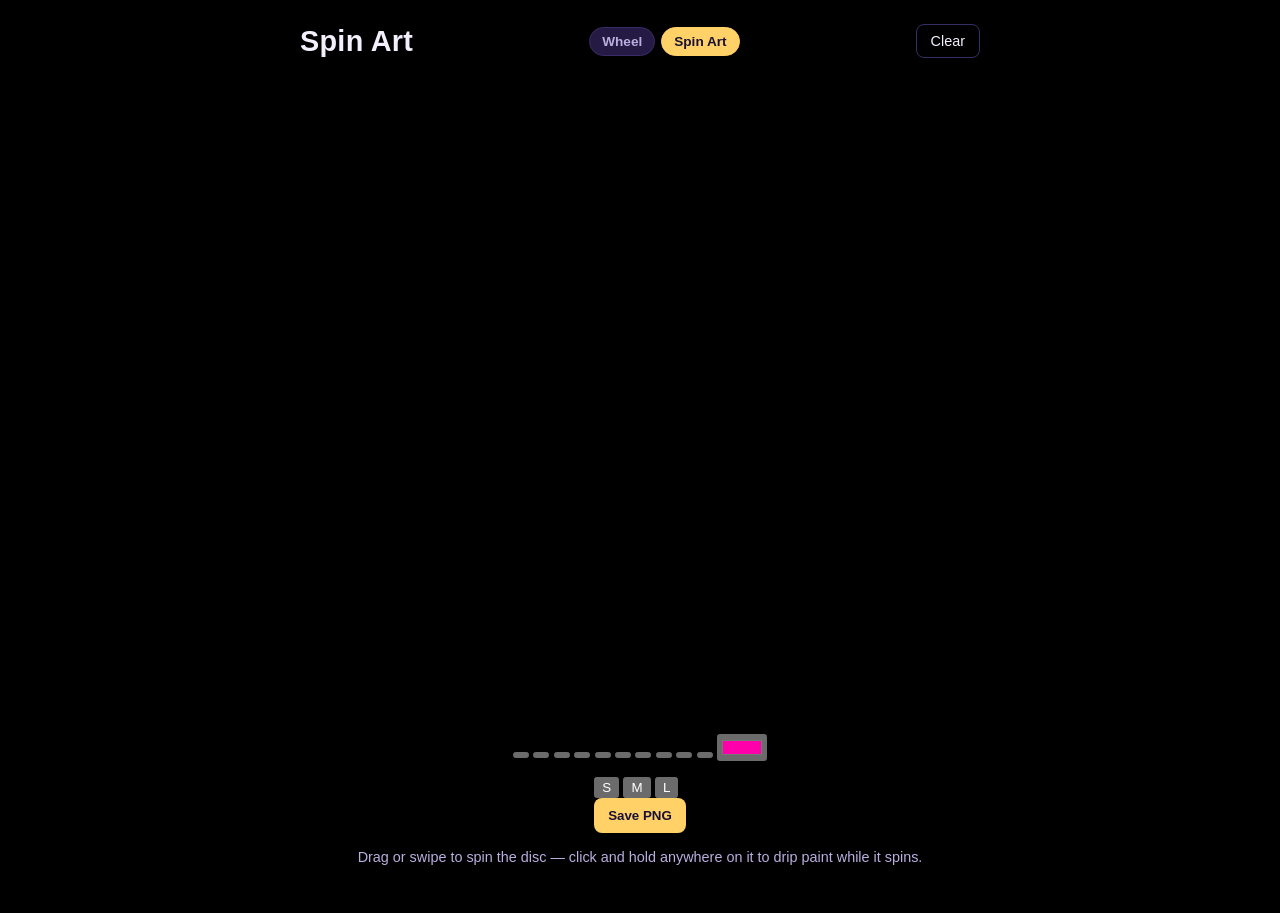
==== spin-art.html @ 7104b07a "Create spin-art.html" ====
<!DOCTYPE html>
<html lang="en">
<head>
<meta charset="UTF-8" />
<meta name="viewport" content="width=device-width, initial-scale=1, maximum-scale=1, user-scalable=no" />
<title>Spin Art</title>
<link rel="icon" type="image/png" href="favicon.png" />
<link rel="stylesheet" href="styles.css" />
<link rel="stylesheet" href="spin-art.css" />
</head>
<body>
  <div class="app">
    <header class="app-header">
      <h1>Spin Art</h1>
      <nav class="app-nav" aria-label="Apps">
        <a class="app-nav-link" href="index.html">Wheel</a>
        <a class="app-nav-link is-active" href="spin-art.html">Spin Art</a>
      </nav>
      <button id="clear-btn" class="ghost-btn">Clear</button>
    </header>

    <main class="stage">
      <div class="disc-wrap">
        <canvas
          id="disc"
          width="640"
          height="640"
          tabindex="0"
          role="img"
          aria-label="Spin art disc. Drag or swipe to spin it, click and hold to drip paint."
        ></canvas>
      </div>

      <div class="palette" role="group" aria-label="Paint color">
        <button class="swatch is-selected" data-color="#ef476f" style="--sw: #ef476f" aria-label="Pink red"></button>
        <button class="swatch" data-color="#ff6b35" style="--sw: #ff6b35" aria-label="Orange"></button>
        <button class="swatch" data-color="#ffd166" style="--sw: #ffd166" aria-label="Yellow"></button>
        <button class="swatch" data-color="#06d6a0" style="--sw: #06d6a0" aria-label="Green"></button>
        <button class="swatch" data-color="#118ab2" style="--sw: #118ab2" aria-label="Teal blue"></button>
        <button class="swatch" data-color="#2b50ff" style="--sw: #2b50ff" aria-label="Blue"></button>
        <button class="swatch" data-color="#7b2ff7" style="--sw: #7b2ff7" aria-label="Purple"></button>
        <button class="swatch" data-color="#f72585" style="--sw: #f72585" aria-label="Magenta"></button>
        <button class="swatch" data-color="#0b0b12" style="--sw: #0b0b12" aria-label="Black"></button>
        <button class="swatch" data-color="#ffffff" style="--sw: #ffffff" aria-label="White"></button>
        <label class="swatch swatch-custom" aria-label="Custom color">
          <input type="color" id="custom-color" value="#ff00aa" />
        </label>
      </div>

      <div class="toolbar">
        <div class="brush-group" role="group" aria-label="Brush size">
          <button class="brush-btn" data-size="3" aria-label="Thin brush">S</button>
          <button class="brush-btn is-selected" data-size="6" aria-label="Medium brush">M</button>
          <button class="brush-btn" data-size="11" aria-label="Thick brush">L</button>
        </div>
        <button id="save-btn" class="secondary-btn">Save PNG</button>
      </div>

      <p class="hint">Drag or swipe to spin the disc &mdash; click and hold anywhere on it to drip paint while it spins.</p>
    </main>
  </div>

  <script src="spin-art.js"></script>
</body>
</html>
---- styles.css ----
:root {
  --bg-1: #1a1035;
  --bg-2: #0d0821;
  --panel: #241a44;
  --panel-border: #3a2c66;
  --text: #f3effc;
  --text-dim: #b9aede;
  --accent: #ffd166;
  color-scheme: dark;
}

* {
  box-sizing: border-box;
}

html, body {
  margin: 0;
  height: 100%;
}

body {
  font-family: -apple-system, BlinkMacSystemFont, "Segoe UI", Roboto, Helvetica, Arial, sans-serif;
  background: #000;
  color: var(--text);
  min-height: 100vh;
  overscroll-behavior: none;
}

.app {
  max-width: 720px;
  margin: 0 auto;
  padding: 16px 16px 48px;
  min-height: 100vh;
  display: flex;
  flex-direction: column;
}

.app-header {
  display: flex;
  align-items: center;
  justify-content: space-between;
  flex-wrap: wrap;
  gap: 10px 16px;
  padding: 8px 4px 16px;
}

.app-header h1 {
  font-size: clamp(1.3rem, 4vw, 1.8rem);
  margin: 0;
  letter-spacing: 0.01em;
}

.app-nav {
  display: flex;
  gap: 6px;
  order: 3;
  width: 100%;
}

.app-nav-link {
  color: var(--text-dim);
  text-decoration: none;
  font-size: 0.85rem;
  font-weight: 600;
  padding: 6px 12px;
  border-radius: 999px;
  border: 1px solid var(--panel-border);
  background: var(--panel);
}

.app-nav-link.is-active {
  color: #1a1035;
  background: var(--accent);
  border-color: var(--accent);
}

@media (min-width: 480px) {
  .app-nav {
    order: 0;
    width: auto;
  }
}

.stage {
  display: flex;
  flex-direction: column;
  align-items: center;
  gap: 16px;
  flex: 1;
  justify-content: center;
}

.wheel-wrap {
  position: relative;
  width: min(88vw, 420px);
  aspect-ratio: 1 / 1;
  touch-action: none;
  user-select: none;
  -webkit-user-select: none;
}

#wheel {
  width: 100%;
  height: 100%;
  border-radius: 50%;
  display: block;
  cursor: grab;
  box-shadow:
    0 0 0 8px var(--panel),
    0 0 0 10px var(--panel-border),
    0 20px 60px rgba(0, 0, 0, 0.55);
  touch-action: none;
  outline: none;
}

#wheel:active {
  cursor: grabbing;
}

#wheel:focus-visible {
  box-shadow:
    0 0 0 8px var(--panel),
    0 0 0 10px var(--accent),
    0 20px 60px rgba(0, 0, 0, 0.55);
}

.pointer {
  position: absolute;
  top: -6px;
  left: 50%;
  transform: translateX(-50%);
  width: 0;
  height: 0;
  border-left: 16px solid transparent;
  border-right: 16px solid transparent;
  border-top: 28px solid var(--accent);
  filter: drop-shadow(0 3px 4px rgba(0, 0, 0, 0.5));
  z-index: 3;
  pointer-events: none;
}

.hub-btn {
  position: absolute;
  top: 50%;
  left: 50%;
  transform: translate(-50%, -50%);
  width: 22%;
  aspect-ratio: 1 / 1;
  border-radius: 50%;
  border: 3px solid var(--panel-border);
  background: var(--panel);
  color: var(--accent);
  font-weight: 700;
  font-size: 0.85rem;
  letter-spacing: 0.06em;
  cursor: pointer;
  z-index: 2;
  box-shadow: 0 6px 14px rgba(0, 0, 0, 0.4);
}

.hub-btn:active {
  transform: translate(-50%, -50%) scale(0.96);
}

.hint {
  color: var(--text-dim);
  font-size: 0.9rem;
  text-align: center;
  margin: 0;
}

.result-banner[hidden] {
  display: none;
}

.result-banner {
  display: flex;
  align-items: center;
  gap: 10px;
  background: var(--panel);
  border: 1px solid var(--panel-border);
  border-radius: 12px;
  padding: 12px 16px;
  font-size: 1.1rem;
  font-weight: 600;
  max-width: 90vw;
  animation: pop-in 0.25s ease-out;
}

@keyframes pop-in {
  from { transform: scale(0.9); opacity: 0; }
  to { transform: scale(1); opacity: 1; }
}

.ghost-btn {
  background: transparent;
  border: 1px solid var(--panel-border);
  color: var(--text);
  border-radius: 8px;
  padding: 8px 14px;
  cursor: pointer;
  font-size: 0.9rem;
}

.ghost-btn.small {
  padding: 2px 8px;
  font-size: 1rem;
  line-height: 1;
}

.ghost-btn:hover {
  border-color: var(--accent);
}

.secondary-btn {
  background: var(--accent);
  color: #1a1035;
  border: none;
  border-radius: 8px;
  padding: 10px 14px;
  font-weight: 600;
  cursor: pointer;
}

.customize-panel {
  position: fixed;
  inset: 0;
  background: rgba(8, 5, 20, 0.72);
  backdrop-filter: blur(2px);
  display: flex;
  align-items: flex-end;
  justify-content: center;
  z-index: 10;
}

.customize-panel[hidden] {
  display: none;
}

.customize-panel > * {
  background: var(--panel);
}

.customize-header,
.segment-list,
.customize-actions,
.customize-note {
  width: 100%;
  max-width: 520px;
  padding-left: 20px;
  padding-right: 20px;
}

.customize-panel {
  flex-direction: column;
  align-items: center;
}

.customize-header {
  display: flex;
  align-items: center;
  justify-content: space-between;
  padding-top: 18px;
  border-top-left-radius: 16px;
  border-top-right-radius: 16px;
  border-bottom: 1px solid var(--panel-border);
  padding-bottom: 12px;
}

.customize-header h2 {
  margin: 0;
  font-size: 1.1rem;
}

.segment-list {
  max-height: 45vh;
  overflow-y: auto;
  padding-top: 12px;
  padding-bottom: 8px;
  display: flex;
  flex-direction: column;
  gap: 8px;
}

.segment-row {
  display: grid;
  grid-template-columns: 36px 1fr 1fr auto;
  gap: 8px;
  align-items: center;
}

.segment-row input[type="color"] {
  width: 32px;
  height: 32px;
  padding: 0;
  border: none;
  border-radius: 6px;
  background: none;
  cursor: pointer;
}

.segment-row input[type="text"] {
  min-width: 0;
  padding: 8px;
  border-radius: 6px;
  border: 1px solid var(--panel-border);
  background: #180f30;
  color: var(--text);
  font-size: 0.9rem;
}

.segment-row .remove-btn {
  background: transparent;
  border: none;
  color: #ff9b9b;
  font-size: 1.2rem;
  cursor: pointer;
  padding: 4px 8px;
}

.customize-actions {
  display: flex;
  gap: 10px;
  padding-top: 12px;
  padding-bottom: 6px;
}

.customize-note {
  color: var(--text-dim);
  font-size: 0.78rem;
  padding-bottom: 20px;
}

@media (min-width: 640px) {
  .customize-panel {
    align-items: center;
  }
  .customize-header,
  .segment-list,
  .customize-actions,
  .customize-note {
    border-radius: 16px;
  }
  .customize-header {
    border-top-left-radius: 16px;
    border-top-right-radius: 16px;
  }
}
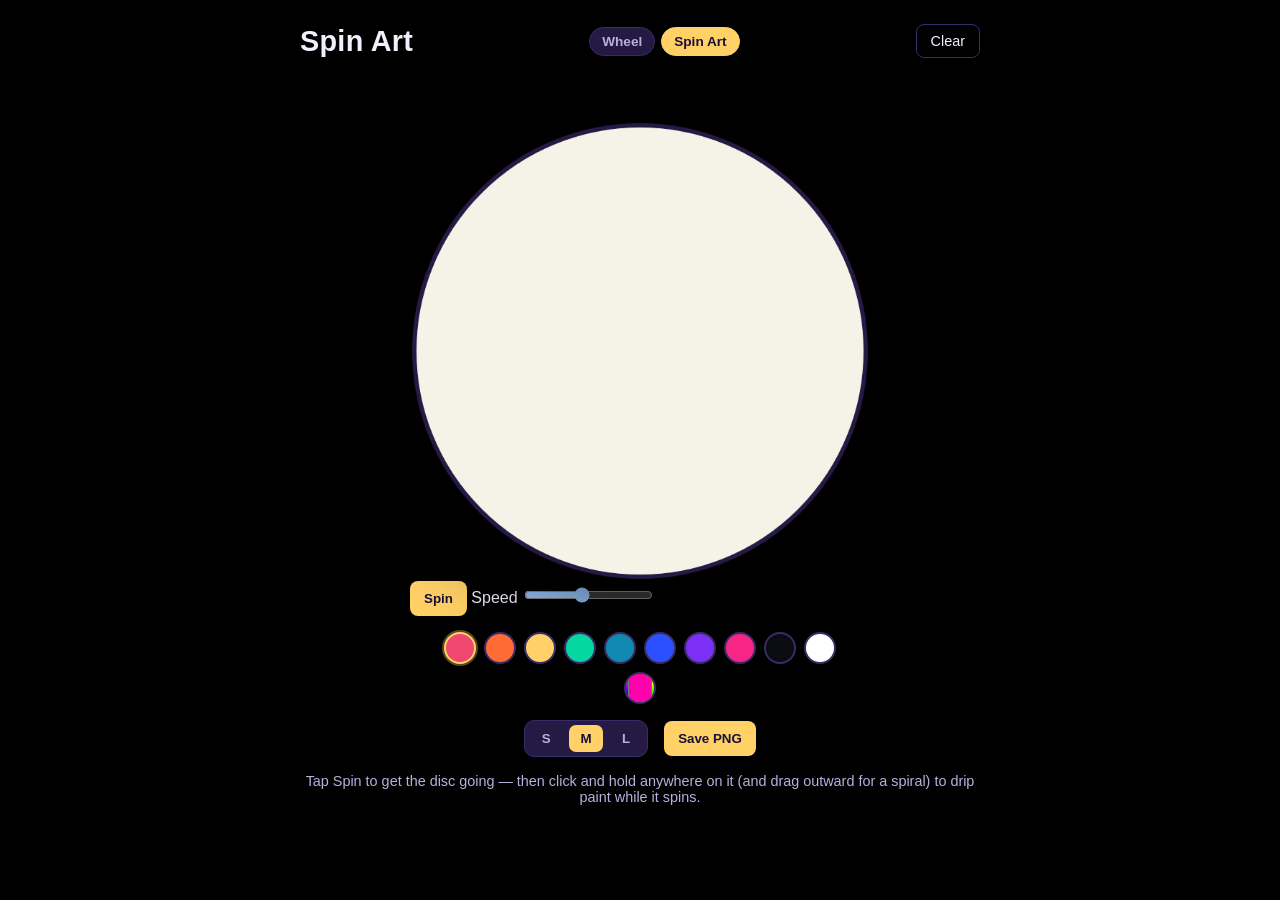
==== commit ad41a7e7: "Update spin-art.html" ====
--- a/spin-art.html
+++ b/spin-art.html
@@ -20,15 +20,23 @@
     </header>
 
     <main class="stage">
-      <div class="disc-wrap">
-        <canvas
-          id="disc"
-          width="640"
-          height="640"
-          tabindex="0"
-          role="img"
-          aria-label="Spin art disc. Drag or swipe to spin it, click and hold to drip paint."
-        ></canvas>
+      <div class="disc-row">
+        <div class="disc-wrap">
+          <canvas
+            id="disc"
+            width="640"
+            height="640"
+            tabindex="0"
+            role="img"
+            aria-label="Spin art disc. Click and hold to drip paint. Spinning is controlled by the Spin button."
+          ></canvas>
+        </div>
+
+        <div class="spin-controls" role="group" aria-label="Spin controls">
+          <button id="spin-btn" class="secondary-btn spin-btn">Spin</button>
+          <label class="speed-label" for="speed-slider">Speed</label>
+          <input type="range" id="speed-slider" min="1" max="10" value="5" step="1" />
+        </div>
       </div>
 
       <div class="palette" role="group" aria-label="Paint color">
@@ -56,7 +64,7 @@
         <button id="save-btn" class="secondary-btn">Save PNG</button>
       </div>
 
-      <p class="hint">Drag or swipe to spin the disc &mdash; click and hold anywhere on it to drip paint while it spins.</p>
+      <p class="hint">Tap Spin to get the disc going &mdash; then click and hold anywhere on it (and drag outward for a spiral) to drip paint while it spins.</p>
     </main>
   </div>
 
--- a/spin-art.css
+++ b/spin-art.css
@@ -0,0 +1,98 @@
+.disc-wrap {
+  position: relative;
+  width: min(88vw, 460px);
+  aspect-ratio: 1 / 1;
+  touch-action: none;
+  user-select: none;
+  -webkit-user-select: none;
+}
+
+#disc {
+  width: 100%;
+  height: 100%;
+  display: block;
+  cursor: crosshair;
+  touch-action: none;
+  outline: none;
+  filter: drop-shadow(0 20px 45px rgba(0, 0, 0, 0.6));
+}
+
+#disc:focus-visible {
+  outline: 3px solid var(--accent);
+  outline-offset: 4px;
+  border-radius: 50%;
+}
+
+.palette {
+  display: flex;
+  flex-wrap: wrap;
+  justify-content: center;
+  gap: 8px;
+  max-width: 420px;
+}
+
+.swatch {
+  width: 32px;
+  height: 32px;
+  border-radius: 50%;
+  border: 2px solid var(--panel-border);
+  background: var(--sw);
+  cursor: pointer;
+  padding: 0;
+  position: relative;
+}
+
+.swatch.is-selected {
+  border-color: var(--accent);
+  box-shadow: 0 0 0 2px rgba(255, 209, 102, 0.35);
+}
+
+.swatch-custom {
+  display: flex;
+  align-items: center;
+  justify-content: center;
+  background: conic-gradient(red, yellow, lime, cyan, blue, magenta, red);
+  overflow: hidden;
+}
+
+.swatch-custom input[type="color"] {
+  width: 140%;
+  height: 140%;
+  border: none;
+  padding: 0;
+  cursor: pointer;
+  background: none;
+}
+
+.toolbar {
+  display: flex;
+  align-items: center;
+  justify-content: center;
+  gap: 16px;
+  flex-wrap: wrap;
+}
+
+.brush-group {
+  display: flex;
+  gap: 6px;
+  background: var(--panel);
+  border: 1px solid var(--panel-border);
+  border-radius: 10px;
+  padding: 4px;
+}
+
+.brush-btn {
+  min-width: 34px;
+  padding: 6px 10px;
+  border-radius: 7px;
+  border: none;
+  background: transparent;
+  color: var(--text-dim);
+  font-weight: 700;
+  cursor: pointer;
+}
+
+.brush-btn.is-selected {
+  background: var(--accent);
+  color: #1a1035;
+}
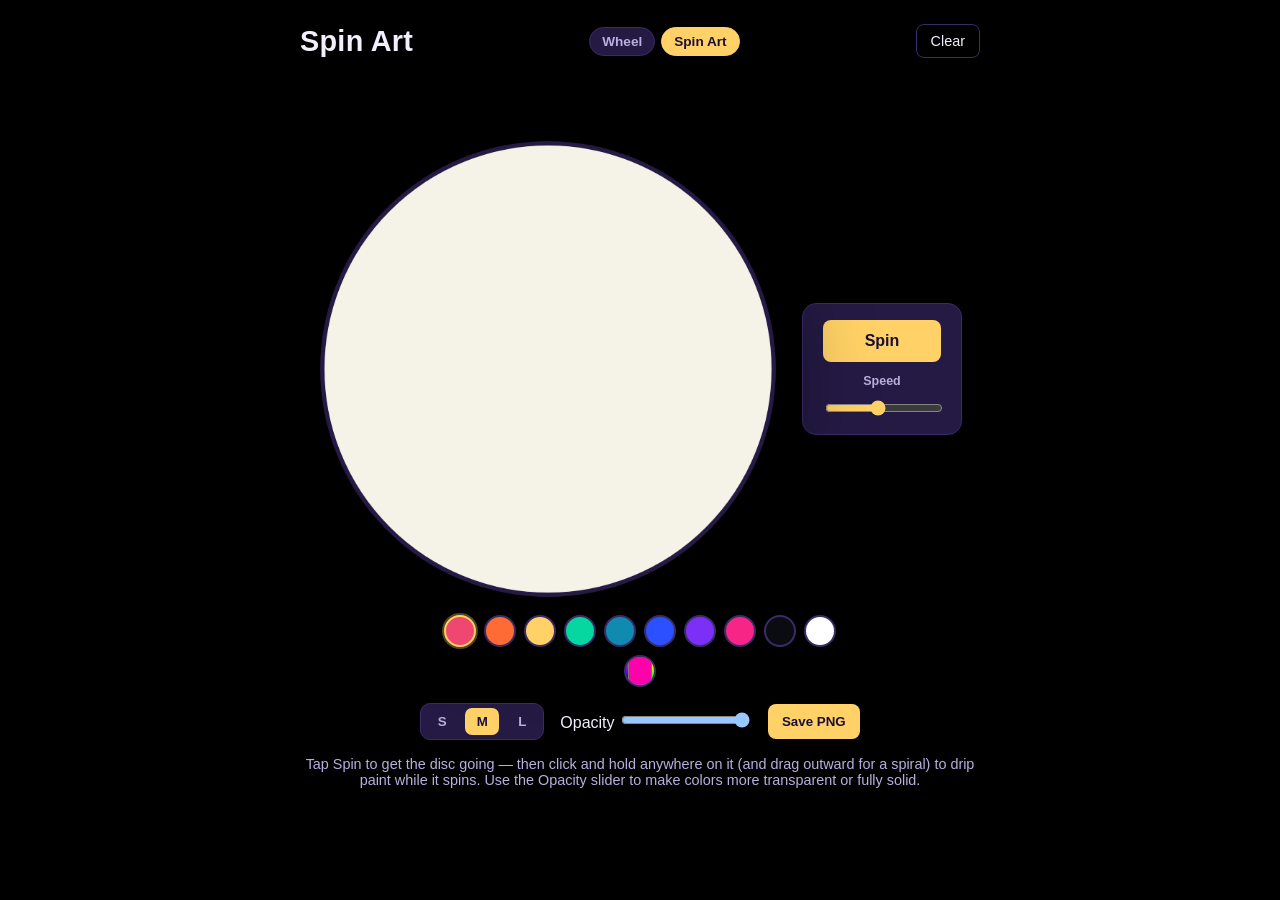
==== commit ac696b4e: "Update spin-art.html" ====
--- a/spin-art.html
+++ b/spin-art.html
@@ -61,10 +61,14 @@
           <button class="brush-btn is-selected" data-size="6" aria-label="Medium brush">M</button>
           <button class="brush-btn" data-size="11" aria-label="Thick brush">L</button>
         </div>
+        <div class="opacity-group" role="group" aria-label="Paint opacity">
+          <label class="opacity-label" for="opacity-slider">Opacity</label>
+          <input type="range" id="opacity-slider" min="10" max="100" value="100" step="1" />
+        </div>
         <button id="save-btn" class="secondary-btn">Save PNG</button>
       </div>
 
-      <p class="hint">Tap Spin to get the disc going &mdash; then click and hold anywhere on it (and drag outward for a spiral) to drip paint while it spins.</p>
+      <p class="hint">Tap Spin to get the disc going &mdash; then click and hold anywhere on it (and drag outward for a spiral) to drip paint while it spins. Use the Opacity slider to make colors more transparent or fully solid.</p>
     </main>
   </div>
 
--- a/spin-art.css
+++ b/spin-art.css
@@ -1,3 +1,11 @@
+.disc-row {
+  display: flex;
+  align-items: center;
+  justify-content: center;
+  gap: 24px;
+  flex-wrap: wrap;
+}
+
 .disc-wrap {
   position: relative;
   width: min(88vw, 460px);
@@ -5,6 +13,37 @@
   touch-action: none;
   user-select: none;
   -webkit-user-select: none;
+}
+
+.spin-controls {
+  display: flex;
+  flex-direction: column;
+  align-items: stretch;
+  gap: 10px;
+  background: var(--panel);
+  border: 1px solid var(--panel-border);
+  border-radius: 14px;
+  padding: 16px 20px;
+  width: 160px;
+}
+
+.spin-btn {
+  font-size: 1rem;
+  padding: 12px 14px;
+}
+
+.speed-label {
+  color: var(--text-dim);
+  font-size: 0.78rem;
+  font-weight: 600;
+  text-align: center;
+  margin-top: 2px;
+}
+
+#speed-slider {
+  width: 100%;
+  accent-color: var(--accent);
+  cursor: pointer;
 }
 
 #disc {
